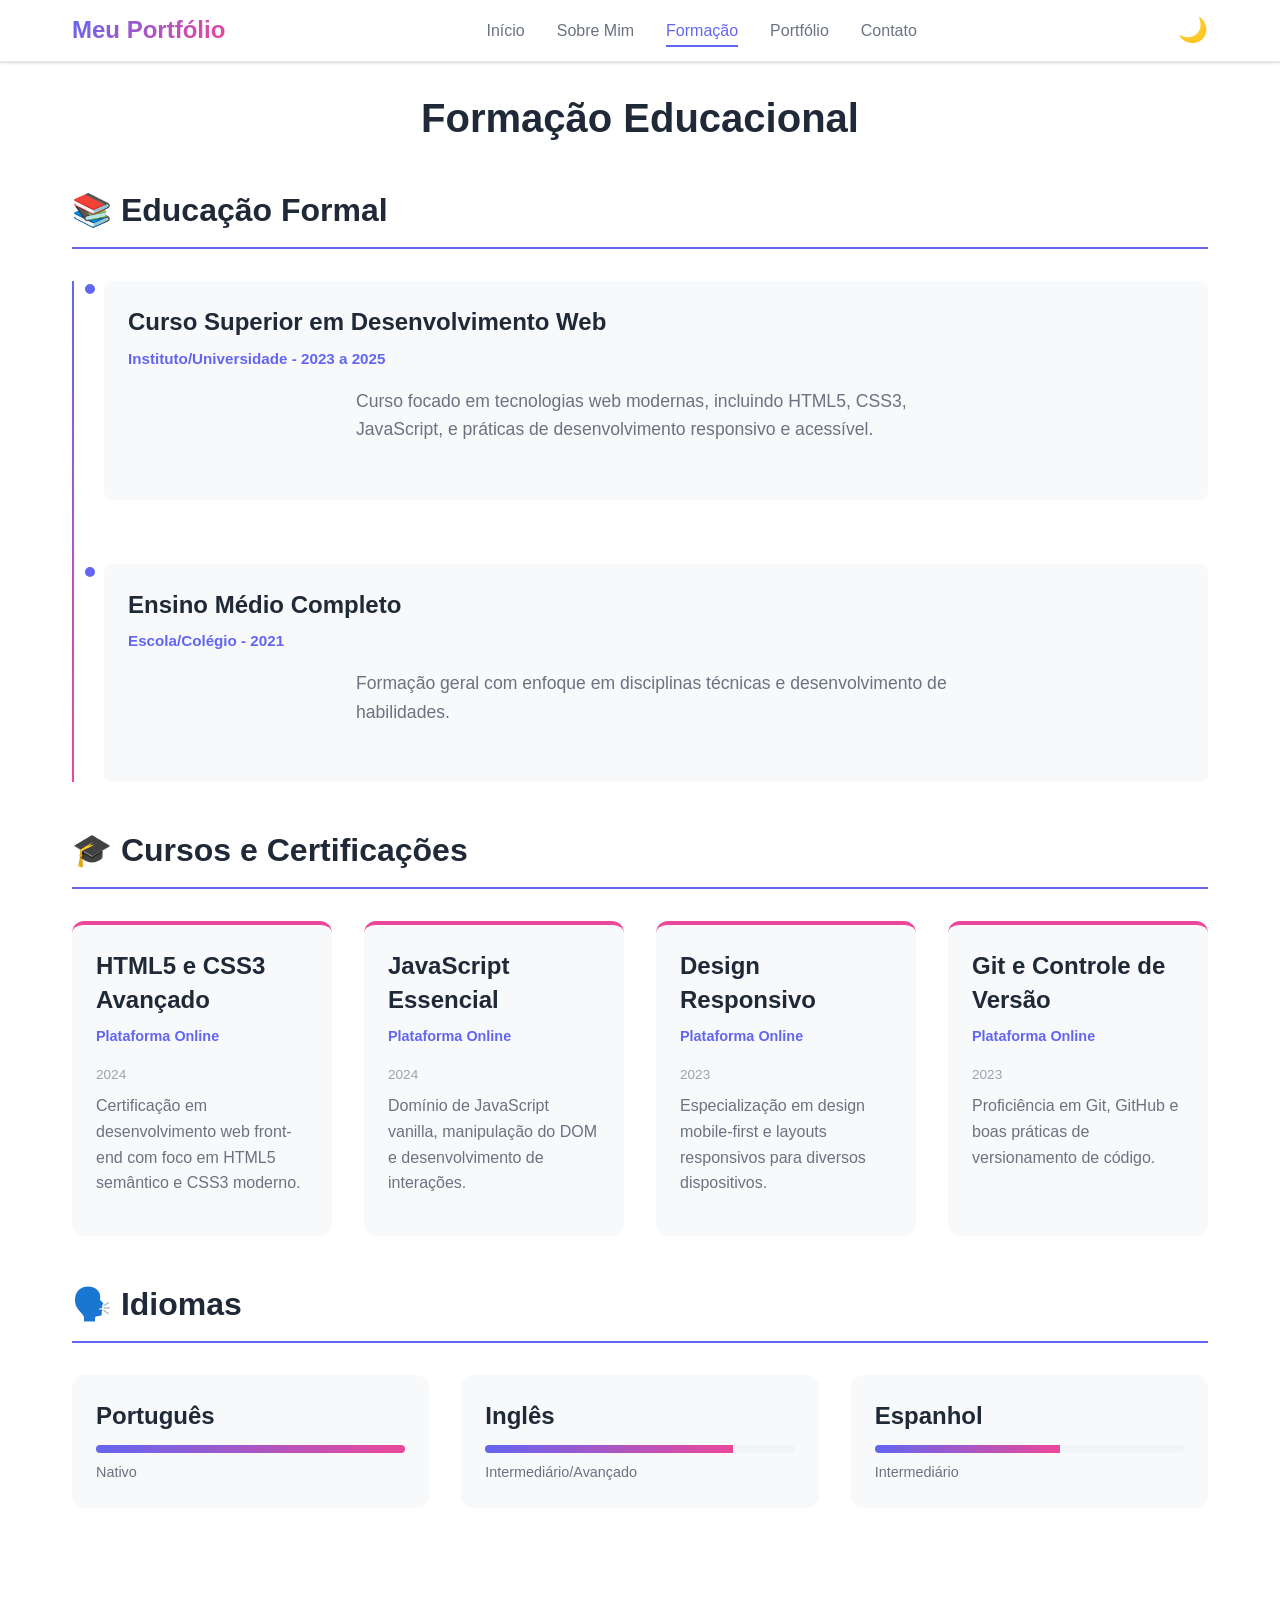
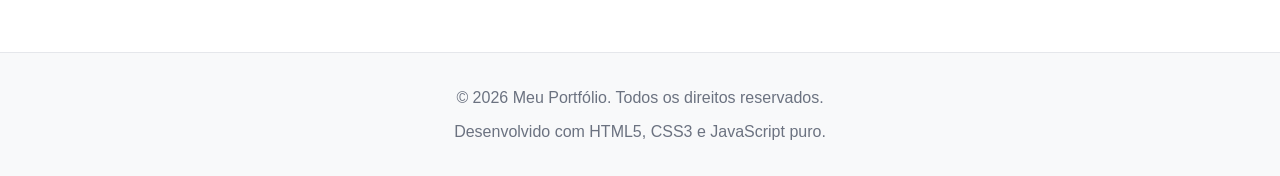
==== formacao.html @ f2360bde "Portfólio online publicado - HTML5, CSS3 e JavaScript Puro" ====
<!DOCTYPE html>
<html lang="pt-BR">
<head>
    <meta charset="UTF-8">
    <meta name="viewport" content="width=device-width, initial-scale=1.0">
    <meta name="description" content="Formação e Experiência - Portfólio Profissional">
    <title>Portfólio | Formação</title>
    <link rel="stylesheet" href="style.css">
</head>
<body>
    <!-- Menu de Navegação Fixa -->
    <nav class="navbar">
        <div class="nav-container">
            <div class="logo">
                <h1>Meu Portfólio</h1>
            </div>
            
            <!-- Botão do menu responsivo -->
            <button class="menu-toggle" id="menuToggle" aria-label="Abrir/Fechar Menu">
                <span></span>
                <span></span>
                <span></span>
            </button>

            <!-- Menu de navegação -->
            <ul class="nav-menu" id="navMenu">
                <li><a href="index.html">Início</a></li>
                <li><a href="sobre.html">Sobre Mim</a></li>
                <li><a href="formacao.html" class="active">Formação</a></li>
                <li><a href="portfolio.html">Portfólio</a></li>
                <li><a href="contato.html">Contato</a></li>
            </ul>

            <!-- Botão de tema claro/escuro -->
            <button class="theme-toggle" id="themeToggle" aria-label="Alternar Tema">
                <span class="theme-icon">🌙</span>
            </button>
        </div>
    </nav>

    <!-- Conteúdo Principal -->
    <main class="container">
        <section class="education-section">
            <h1>Formação Educacional</h1>
            
            <!-- Educação Formal -->
            <div class="education-category">
                <h2>📚 Educação Formal</h2>
                
                <div class="education-timeline">
                    <div class="timeline-item">
                        <div class="timeline-marker"></div>
                        <div class="timeline-content">
                            <h3>Curso Superior em Desenvolvimento Web</h3>
                            <p class="institution">Instituto/Universidade - 2023 a 2025</p>
                            <p class="description">
                                Curso focado em tecnologias web modernas, incluindo HTML5, CSS3, JavaScript, 
                                e práticas de desenvolvimento responsivo e acessível.
                            </p>
                        </div>
                    </div>

                    <div class="timeline-item">
                        <div class="timeline-marker"></div>
                        <div class="timeline-content">
                            <h3>Ensino Médio Completo</h3>
                            <p class="institution">Escola/Colégio - 2021</p>
                            <p class="description">
                                Formação geral com enfoque em disciplinas técnicas e desenvolvimento de habilidades.
                            </p>
                        </div>
                    </div>
                </div>
            </div>

            <!-- Cursos e Certificações -->
            <div class="education-category">
                <h2>🎓 Cursos e Certificações</h2>
                
                <div class="courses-grid">
                    <div class="course-card">
                        <h3>HTML5 e CSS3 Avançado</h3>
                        <p class="course-platform">Plataforma Online</p>
                        <p class="course-year">2024</p>
                        <p>Certificação em desenvolvimento web front-end com foco em HTML5 semântico e CSS3 moderno.</p>
                    </div>

                    <div class="course-card">
                        <h3>JavaScript Essencial</h3>
                        <p class="course-platform">Plataforma Online</p>
                        <p class="course-year">2024</p>
                        <p>Domínio de JavaScript vanilla, manipulação do DOM e desenvolvimento de interações.</p>
                    </div>

                    <div class="course-card">
                        <h3>Design Responsivo</h3>
                        <p class="course-platform">Plataforma Online</p>
                        <p class="course-year">2023</p>
                        <p>Especialização em design mobile-first e layouts responsivos para diversos dispositivos.</p>
                    </div>

                    <div class="course-card">
                        <h3>Git e Controle de Versão</h3>
                        <p class="course-platform">Plataforma Online</p>
                        <p class="course-year">2023</p>
                        <p>Proficiência em Git, GitHub e boas práticas de versionamento de código.</p>
                    </div>
                </div>
            </div>

            <!-- Idiomas -->
            <div class="education-category">
                <h2>🗣️ Idiomas</h2>
                
                <div class="languages-list">
                    <div class="language-item">
                        <h3>Português</h3>
                        <div class="proficiency-bar">
                            <div class="proficiency-fill" style="width: 100%;"></div>
                        </div>
                        <p>Nativo</p>
                    </div>

                    <div class="language-item">
                        <h3>Inglês</h3>
                        <div class="proficiency-bar">
                            <div class="proficiency-fill" style="width: 80%;"></div>
                        </div>
                        <p>Intermediário/Avançado</p>
                    </div>

                    <div class="language-item">
                        <h3>Espanhol</h3>
                        <div class="proficiency-bar">
                            <div class="proficiency-fill" style="width: 60%;"></div>
                        </div>
                        <p>Intermediário</p>
                    </div>
                </div>
            </div>
        </section>
    </main>

    <!-- Rodapé -->
    <footer class="footer">
        <p>&copy; 2026 Meu Portfólio. Todos os direitos reservados.</p>
        <p>Desenvolvido com HTML5, CSS3 e JavaScript puro.</p>
    </footer>

    <script src="script.js"></script>
</body>
</html>
---- style.css ----
/* ========================================
   PORTFÓLIO - ESTILOS CSS3 PURO
   ======================================== */

/* ========================================
   VARIÁVEIS E RESET
   ======================================== */

:root {
    /* Cores - Tema Claro */
    --color-primary: #6366f1;
    --color-secondary: #ec4899;
    --color-success: #10b981;
    --color-danger: #ef4444;
    --color-warning: #f59e0b;
    
    --bg-primary: #ffffff;
    --bg-secondary: #f8f9fa;
    --bg-tertiary: #f1f5f9;
    
    --text-primary: #1f2937;
    --text-secondary: #6b7280;
    --text-light: #9ca3af;
    
    --border-color: #e5e7eb;
    --shadow: 0 1px 3px rgba(0, 0, 0, 0.1), 0 1px 2px rgba(0, 0, 0, 0.06);
    --shadow-lg: 0 10px 15px -3px rgba(0, 0, 0, 0.1);

    --font-sans: -apple-system, BlinkMacSystemFont, 'Segoe UI', Roboto, 'Helvetica Neue', Arial, sans-serif;
    --spacing-unit: 1rem;
}

/* Tema Escuro */
body.dark-theme {
    --bg-primary: #1f2937;
    --bg-secondary: #111827;
    --bg-tertiary: #0f172a;
    
    --text-primary: #f9fafb;
    --text-secondary: #d1d5db;
    --text-light: #9ca3af;
    
    --border-color: #374151;
}

/* Reset Global */
* {
    margin: 0;
    padding: 0;
    box-sizing: border-box;
}

html {
    scroll-behavior: smooth;
}

body {
    font-family: var(--font-sans);
    background-color: var(--bg-primary);
    color: var(--text-primary);
    line-height: 1.6;
    transition: background-color 0.3s ease, color 0.3s ease;
}

/* ========================================
   TIPOGRAFIA
   ======================================== */

h1, h2, h3, h4, h5, h6 {
    font-weight: 700;
    margin-bottom: 0.75rem;
    color: var(--text-primary);
}

h1 {
    font-size: 2.5rem;
    line-height: 1.2;
}

h2 {
    font-size: 2rem;
    line-height: 1.3;
}

h3 {
    font-size: 1.5rem;
    line-height: 1.4;
}

p {
    margin-bottom: 1rem;
    color: var(--text-secondary);
}

a {
    color: var(--color-primary);
    text-decoration: none;
    transition: color 0.3s ease;
}

a:hover {
    color: var(--color-secondary);
}

/* ========================================
   LAYOUT GERAL
   ======================================== */

.container {
    max-width: 1200px;
    margin: 0 auto;
    padding: 2rem;
}

/* Navbar - Barra de Navegação Fixa */
.navbar {
    position: sticky;
    top: 0;
    z-index: 1000;
    background-color: var(--bg-primary);
    border-bottom: 1px solid var(--border-color);
    box-shadow: var(--shadow);
    transition: all 0.3s ease;
}

.nav-container {
    max-width: 1200px;
    margin: 0 auto;
    padding: 1rem 2rem;
    display: flex;
    justify-content: space-between;
    align-items: center;
}

.logo h1 {
    font-size: 1.5rem;
    margin: 0;
    background: linear-gradient(135deg, var(--color-primary), var(--color-secondary));
    -webkit-background-clip: text;
    -webkit-text-fill-color: transparent;
    background-clip: text;
}

/* Menu de Navegação */
.nav-menu {
    display: flex;
    list-style: none;
    gap: 2rem;
    align-items: center;
}

.nav-menu a {
    color: var(--text-secondary);
    font-weight: 500;
    transition: color 0.3s ease;
    position: relative;
}

.nav-menu a:hover,
.nav-menu a.active {
    color: var(--color-primary);
}

.nav-menu a.active::after {
    content: '';
    position: absolute;
    bottom: -0.5rem;
    left: 0;
    right: 0;
    height: 2px;
    background-color: var(--color-primary);
}

/* Botão do Menu Responsivo */
.menu-toggle {
    display: none;
    flex-direction: column;
    background: none;
    border: none;
    cursor: pointer;
    gap: 0.35rem;
}

.menu-toggle span {
    width: 25px;
    height: 3px;
    background-color: var(--text-primary);
    border-radius: 2px;
    transition: all 0.3s ease;
}

/* Botão de Tema Claro/Escuro */
.theme-toggle {
    background: none;
    border: none;
    font-size: 1.5rem;
    cursor: pointer;
    transition: transform 0.3s ease;
}

.theme-toggle:hover {
    transform: scale(1.1);
}

/* ========================================
   HERO SECTION
   ======================================== */

.hero {
    min-height: 600px;
    display: flex;
    align-items: center;
    justify-content: center;
    text-align: center;
    padding: 4rem 0;
    background: linear-gradient(135deg, var(--bg-secondary), var(--bg-tertiary));
    border-radius: 1rem;
    margin-bottom: 4rem;
}

.hero-content h1 {
    font-size: 3.5rem;
    margin-bottom: 1rem;
    background: linear-gradient(135deg, var(--color-primary), var(--color-secondary));
    -webkit-background-clip: text;
    -webkit-text-fill-color: transparent;
    background-clip: text;
}

.subtitle {
    font-size: 1.5rem;
    color: var(--text-secondary);
    margin-bottom: 1rem;
}

.description {
    font-size: 1.1rem;
    max-width: 600px;
    margin: 1rem auto 2rem;
    color: var(--text-secondary);
}

.cta-buttons {
    display: flex;
    gap: 1rem;
    justify-content: center;
    flex-wrap: wrap;
}

/* ========================================
   BOTÕES
   ======================================== */

.btn {
    display: inline-block;
    padding: 0.75rem 1.5rem;
    border-radius: 0.5rem;
    font-weight: 600;
    text-decoration: none;
    cursor: pointer;
    border: 2px solid transparent;
    transition: all 0.3s ease;
    text-align: center;
}

.btn-primary {
    background-color: var(--color-primary);
    color: white;
}

.btn-primary:hover {
    background-color: var(--color-secondary);
    transform: translateY(-2px);
    box-shadow: var(--shadow-lg);
}

.btn-secondary {
    background-color: transparent;
    color: var(--color-primary);
    border-color: var(--color-primary);
}

.btn-secondary:hover {
    background-color: var(--color-primary);
    color: white;
}

.btn-submit {
    width: 100%;
    padding: 1rem;
    font-size: 1rem;
}

/* ========================================
   SEÇÃO DE DESTAQUES
   ======================================== */

.highlights {
    margin-bottom: 4rem;
}

.highlights h2 {
    text-align: center;
    margin-bottom: 3rem;
}

.highlights-grid {
    display: grid;
    grid-template-columns: repeat(auto-fit, minmax(300px, 1fr));
    gap: 2rem;
}

.highlight-card {
    background-color: var(--bg-secondary);
    padding: 2rem;
    border-radius: 0.75rem;
    border-left: 4px solid var(--color-primary);
    transition: all 0.3s ease;
}

.highlight-card:hover {
    transform: translateY(-5px);
    box-shadow: var(--shadow-lg);
    background-color: var(--bg-tertiary);
}

.highlight-card h3 {
    margin-bottom: 0.5rem;
}

.highlight-card p {
    margin-bottom: 1rem;
}

.highlight-card a {
    font-weight: 600;
    display: inline-flex;
    align-items: center;
}

/* ========================================
   SEÇÃO SOBRE
   ======================================== */

.about-section h1 {
    text-align: center;
    margin-bottom: 3rem;
}

.about-content {
    display: grid;
    grid-template-columns: 1fr 1fr;
    gap: 3rem;
    align-items: start;
}

.about-left {
    text-align: center;
}

.profile-image {
    margin-bottom: 2rem;
}

.profile-image img {
    width: 250px;
    height: 250px;
    border-radius: 50%;
    border: 4px solid var(--color-primary);
    object-fit: cover;
    box-shadow: var(--shadow-lg);
}

.about-info {
    background-color: var(--bg-secondary);
    padding: 1.5rem;
    border-radius: 0.75rem;
    margin-bottom: 2rem;
}

.about-info h2,
.about-info p {
    margin-bottom: 0.5rem;
}

.about-right h2,
.about-right h3 {
    margin-top: 2rem;
    margin-bottom: 1rem;
}

.hobbies-list {
    list-style: none;
    display: grid;
    grid-template-columns: 1fr 1fr;
    gap: 1rem;
    margin-bottom: 2rem;
}

.hobbies-list li {
    padding: 0.75rem;
    background-color: var(--bg-secondary);
    border-radius: 0.5rem;
    transition: all 0.3s ease;
}

.hobbies-list li:hover {
    background-color: var(--bg-tertiary);
    transform: translateX(5px);
}

.skills-list {
    display: flex;
    flex-wrap: wrap;
    gap: 1rem;
}

.skill-tag {
    display: inline-block;
    background: linear-gradient(135deg, var(--color-primary), var(--color-secondary));
    color: white;
    padding: 0.5rem 1rem;
    border-radius: 2rem;
    font-size: 0.9rem;
    font-weight: 600;
}

/* ========================================
   SEÇÃO EDUCAÇÃO
   ======================================== */

.education-section h1 {
    text-align: center;
    margin-bottom: 3rem;
}

.education-category {
    margin-bottom: 3rem;
}

.education-category h2 {
    margin-bottom: 2rem;
    border-bottom: 2px solid var(--color-primary);
    padding-bottom: 1rem;
}

/* Timeline de Educação */
.education-timeline {
    position: relative;
    padding-left: 2rem;
}

.education-timeline::before {
    content: '';
    position: absolute;
    left: 0;
    top: 0;
    bottom: 0;
    width: 2px;
    background: linear-gradient(180deg, var(--color-primary), var(--color-secondary));
}

.timeline-item {
    position: relative;
    margin-bottom: 2rem;
    padding-bottom: 2rem;
}

.timeline-item:last-child {
    padding-bottom: 0;
}

.timeline-marker {
    position: absolute;
    left: -1.35rem;
    top: 0;
    width: 1rem;
    height: 1rem;
    background-color: var(--color-primary);
    border-radius: 50%;
    border: 3px solid var(--bg-primary);
}

.timeline-content {
    background-color: var(--bg-secondary);
    padding: 1.5rem;
    border-radius: 0.5rem;
    transition: all 0.3s ease;
}

.timeline-content:hover {
    box-shadow: var(--shadow-lg);
    transform: translateX(5px);
}

.timeline-content h3 {
    margin-bottom: 0.5rem;
}

.institution {
    color: var(--color-primary);
    font-weight: 600;
    font-size: 0.95rem;
}

/* Cursos */
.courses-grid {
    display: grid;
    grid-template-columns: repeat(auto-fit, minmax(250px, 1fr));
    gap: 2rem;
}

.course-card {
    background-color: var(--bg-secondary);
    padding: 1.5rem;
    border-radius: 0.75rem;
    border-top: 4px solid var(--color-secondary);
    transition: all 0.3s ease;
}

.course-card:hover {
    transform: translateY(-5px);
    box-shadow: var(--shadow-lg);
}

.course-card h3 {
    margin-bottom: 0.5rem;
}

.course-platform {
    color: var(--color-primary);
    font-size: 0.9rem;
    font-weight: 600;
}

.course-year {
    color: var(--text-light);
    font-size: 0.85rem;
    margin-bottom: 0.5rem;
}

/* Idiomas */
.languages-list {
    display: grid;
    grid-template-columns: repeat(auto-fit, minmax(250px, 1fr));
    gap: 2rem;
}

.language-item {
    background-color: var(--bg-secondary);
    padding: 1.5rem;
    border-radius: 0.75rem;
}

.language-item h3 {
    margin-bottom: 0.75rem;
}

.proficiency-bar {
    height: 8px;
    background-color: var(--bg-tertiary);
    border-radius: 10px;
    overflow: hidden;
    margin-bottom: 0.5rem;
}

.proficiency-fill {
    height: 100%;
    background: linear-gradient(90deg, var(--color-primary), var(--color-secondary));
    transition: width 0.5s ease;
}

.language-item p {
    font-size: 0.9rem;
    margin-bottom: 0;
}

/* ========================================
   SEÇÃO PORTFÓLIO
   ======================================== */

.portfolio-section h1 {
    text-align: center;
    margin-bottom: 1rem;
}

.section-description {
    text-align: center;
    max-width: 600px;
    margin: 0 auto 2rem;
    font-size: 1.1rem;
}

/* Filtros */
.filter-buttons {
    display: flex;
    justify-content: center;
    gap: 1rem;
    margin-bottom: 3rem;
    flex-wrap: wrap;
}

.filter-btn {
    padding: 0.75rem 1.5rem;
    border: 2px solid var(--border-color);
    background-color: transparent;
    color: var(--text-primary);
    border-radius: 2rem;
    cursor: pointer;
    font-weight: 600;
    transition: all 0.3s ease;
}

.filter-btn:hover,
.filter-btn.active {
    background-color: var(--color-primary);
    color: white;
    border-color: var(--color-primary);
}

/* Grid de Projetos */
.portfolio-grid {
    display: grid;
    grid-template-columns: repeat(auto-fill, minmax(300px, 1fr));
    gap: 2rem;
}

.portfolio-card {
    background-color: var(--bg-secondary);
    border-radius: 0.75rem;
    overflow: hidden;
    transition: all 0.3s ease;
    box-shadow: var(--shadow);
}

.portfolio-card:hover {
    transform: translateY(-10px);
    box-shadow: var(--shadow-lg);
}

.portfolio-card.hidden {
    display: none;
}

.project-image {
    position: relative;
    height: 250px;
    overflow: hidden;
}

.project-image img {
    width: 100%;
    height: 100%;
    object-fit: cover;
    transition: transform 0.3s ease;
}

.portfolio-card:hover .project-image img {
    transform: scale(1.1);
}

.project-overlay {
    position: absolute;
    top: 0;
    left: 0;
    right: 0;
    bottom: 0;
    background-color: rgba(99, 102, 241, 0.9);
    display: flex;
    align-items: center;
    justify-content: center;
    opacity: 0;
    transition: opacity 0.3s ease;
}

.portfolio-card:hover .project-overlay {
    opacity: 1;
}

.project-link {
    color: white;
    font-weight: 700;
    font-size: 1.1rem;
    padding: 0.75rem 1.5rem;
    border: 2px solid white;
    border-radius: 0.5rem;
    transition: all 0.3s ease;
}

.project-link:hover {
    background-color: white;
    color: var(--color-primary);
}

.project-info {
    padding: 1.5rem;
}

.project-info h3 {
    margin-bottom: 0.5rem;
}

.project-category {
    color: var(--color-primary);
    font-size: 0.85rem;
    font-weight: 600;
    margin-bottom: 0.75rem;
}

.project-description {
    margin-bottom: 1rem;
    font-size: 0.95rem;
}

.project-tags {
    display: flex;
    flex-wrap: wrap;
    gap: 0.5rem;
}

.project-tags span {
    display: inline-block;
    background-color: var(--bg-tertiary);
    color: var(--text-primary);
    padding: 0.35rem 0.75rem;
    border-radius: 2rem;
    font-size: 0.8rem;
}

/* ========================================
   SEÇÃO CONTATO
   ======================================== */

.contact-section h1 {
    text-align: center;
    margin-bottom: 1rem;
}

.contact-content {
    display: grid;
    grid-template-columns: 1fr 1fr;
    gap: 3rem;
    margin-top: 3rem;
}

.contact-info h2,
.contact-form h2 {
    margin-bottom: 1.5rem;
}

.info-item {
    margin-bottom: 2rem;
}

.info-item h3 {
    margin-bottom: 0.5rem;
    color: var(--color-primary);
}

.info-item p {
    margin-bottom: 0;
}

.social-links {
    display: flex;
    gap: 1rem;
}

.social-links a {
    display: inline-block;
    padding: 0.75rem 1.5rem;
    background-color: var(--color-primary);
    color: white;
    border-radius: 0.5rem;
    font-weight: 600;
    transition: all 0.3s ease;
}

.social-links a:hover {
    background-color: var(--color-secondary);
    transform: translateY(-2px);
}

/* Formulário */
.form {
    background-color: var(--bg-secondary);
    padding: 2rem;
    border-radius: 0.75rem;
}

.form-group {
    margin-bottom: 1.5rem;
}

.form-group label {
    display: block;
    margin-bottom: 0.5rem;
    font-weight: 600;
    color: var(--text-primary);
}

.form-group input,
.form-group textarea {
    width: 100%;
    padding: 0.75rem;
    border: 1px solid var(--border-color);
    border-radius: 0.5rem;
    font-family: var(--font-sans);
    font-size: 1rem;
    color: var(--text-primary);
    background-color: var(--bg-primary);
    transition: all 0.3s ease;
}

.form-group input:focus,
.form-group textarea:focus {
    outline: none;
    border-color: var(--color-primary);
    box-shadow: 0 0 0 3px rgba(99, 102, 241, 0.1);
}

.form-group input.error,
.form-group textarea.error {
    border-color: var(--color-danger);
}

.error-message {
    display: none;
    color: var(--color-danger);
    font-size: 0.85rem;
    margin-top: 0.25rem;
}

.error-message.show {
    display: block;
}

/* Modal de Sucesso */
.modal {
    position: fixed;
    top: 50%;
    left: 50%;
    transform: translate(-50%, -50%);
    z-index: 2000;
    background-color: var(--bg-primary);
    border-radius: 1rem;
    box-shadow: var(--shadow-lg);
    max-width: 500px;
    width: 90%;
    animation: slideIn 0.3s ease;
}

@keyframes slideIn {
    from {
        opacity: 0;
        transform: translate(-50%, -60%);
    }
    to {
        opacity: 1;
        transform: translate(-50%, -50%);
    }
}

.modal.hidden {
    display: none;
}

.modal-overlay {
    position: fixed;
    top: 0;
    left: 0;
    right: 0;
    bottom: 0;
    background-color: rgba(0, 0, 0, 0.5);
    z-index: 1999;
}

.modal-overlay.hidden {
    display: none;
}

.modal-header {
    display: flex;
    justify-content: space-between;
    align-items: center;
    padding: 1.5rem;
    border-bottom: 1px solid var(--border-color);
}

.modal-header h2 {
    margin: 0;
}

.modal-close {
    background: none;
    border: none;
    font-size: 1.5rem;
    cursor: pointer;
    color: var(--text-secondary);
    transition: color 0.3s ease;
}

.modal-close:hover {
    color: var(--text-primary);
}

.modal-body {
    padding: 1.5rem;
}

.modal-body p {
    margin-bottom: 1rem;
}

.modal-body p:last-child {
    margin-bottom: 0;
}

.modal-footer {
    padding: 1rem 1.5rem;
    border-top: 1px solid var(--border-color);
    display: flex;
    justify-content: flex-end;
}

/* ========================================
   RODAPÉ
   ======================================== */

.footer {
    background-color: var(--bg-secondary);
    border-top: 1px solid var(--border-color);
    padding: 2rem;
    text-align: center;
    margin-top: 4rem;
}

.footer p {
    margin-bottom: 0.5rem;
    color: var(--text-secondary);
}

.footer p:last-child {
    margin-bottom: 0;
}

/* ========================================
   RESPONSIVIDADE
   ======================================== */

@media (max-width: 768px) {
    /* Navbar Responsiva */
    .menu-toggle {
        display: flex;
    }

    .nav-menu {
        position: absolute;
        top: 70px;
        left: 0;
        right: 0;
        flex-direction: column;
        background-color: var(--bg-primary);
        gap: 0;
        max-height: 0;
        overflow: hidden;
        transition: max-height 0.3s ease;
        border-bottom: 1px solid var(--border-color);
    }

    .nav-menu.active {
        max-height: 500px;
    }

    .nav-menu li {
        border-bottom: 1px solid var(--border-color);
    }

    .nav-menu a {
        display: block;
        padding: 1rem 2rem;
    }

    .nav-menu a.active::after {
        display: none;
    }

    .nav-menu a.active {
        background-color: var(--bg-secondary);
        border-left: 3px solid var(--color-primary);
    }

    /* Hero */
    .hero {
        min-height: 400px;
    }

    .hero-content h1 {
        font-size: 2rem;
    }

    .subtitle {
        font-size: 1.1rem;
    }

    .cta-buttons {
        flex-direction: column;
    }

    .btn {
        width: 100%;
    }

    /* Sobre */
    .about-content {
        grid-template-columns: 1fr;
        gap: 2rem;
    }

    .hobbies-list {
        grid-template-columns: 1fr;
    }

    /* Contato */
    .contact-content {
        grid-template-columns: 1fr;
        gap: 2rem;
    }

    .contact-form {
        grid-column: 1;
    }

    /* Portfólio */
    .portfolio-grid {
        grid-template-columns: 1fr;
    }

    /* Container */
    .container {
        padding: 1rem;
    }

    h1 {
        font-size: 1.75rem;
    }

    h2 {
        font-size: 1.5rem;
    }
}

@media (max-width: 480px) {
    .nav-container {
        padding: 1rem;
    }

    .logo h1 {
        font-size: 1.25rem;
    }

    .hero-content h1 {
        font-size: 1.5rem;
    }

    .subtitle {
        font-size: 1rem;
    }

    .description {
        font-size: 0.95rem;
    }

    h1 {
        font-size: 1.5rem;
    }

    h2 {
        font-size: 1.25rem;
    }

    h3 {
        font-size: 1.1rem;
    }

    .highlights-grid {
        grid-template-columns: 1fr;
    }

    .filter-buttons {
        gap: 0.5rem;
    }

    .filter-btn {
        padding: 0.5rem 1rem;
        font-size: 0.9rem;
    }

    .skills-list {
        gap: 0.5rem;
    }

    .skill-tag {
        font-size: 0.85rem;
        padding: 0.35rem 0.75rem;
    }
}
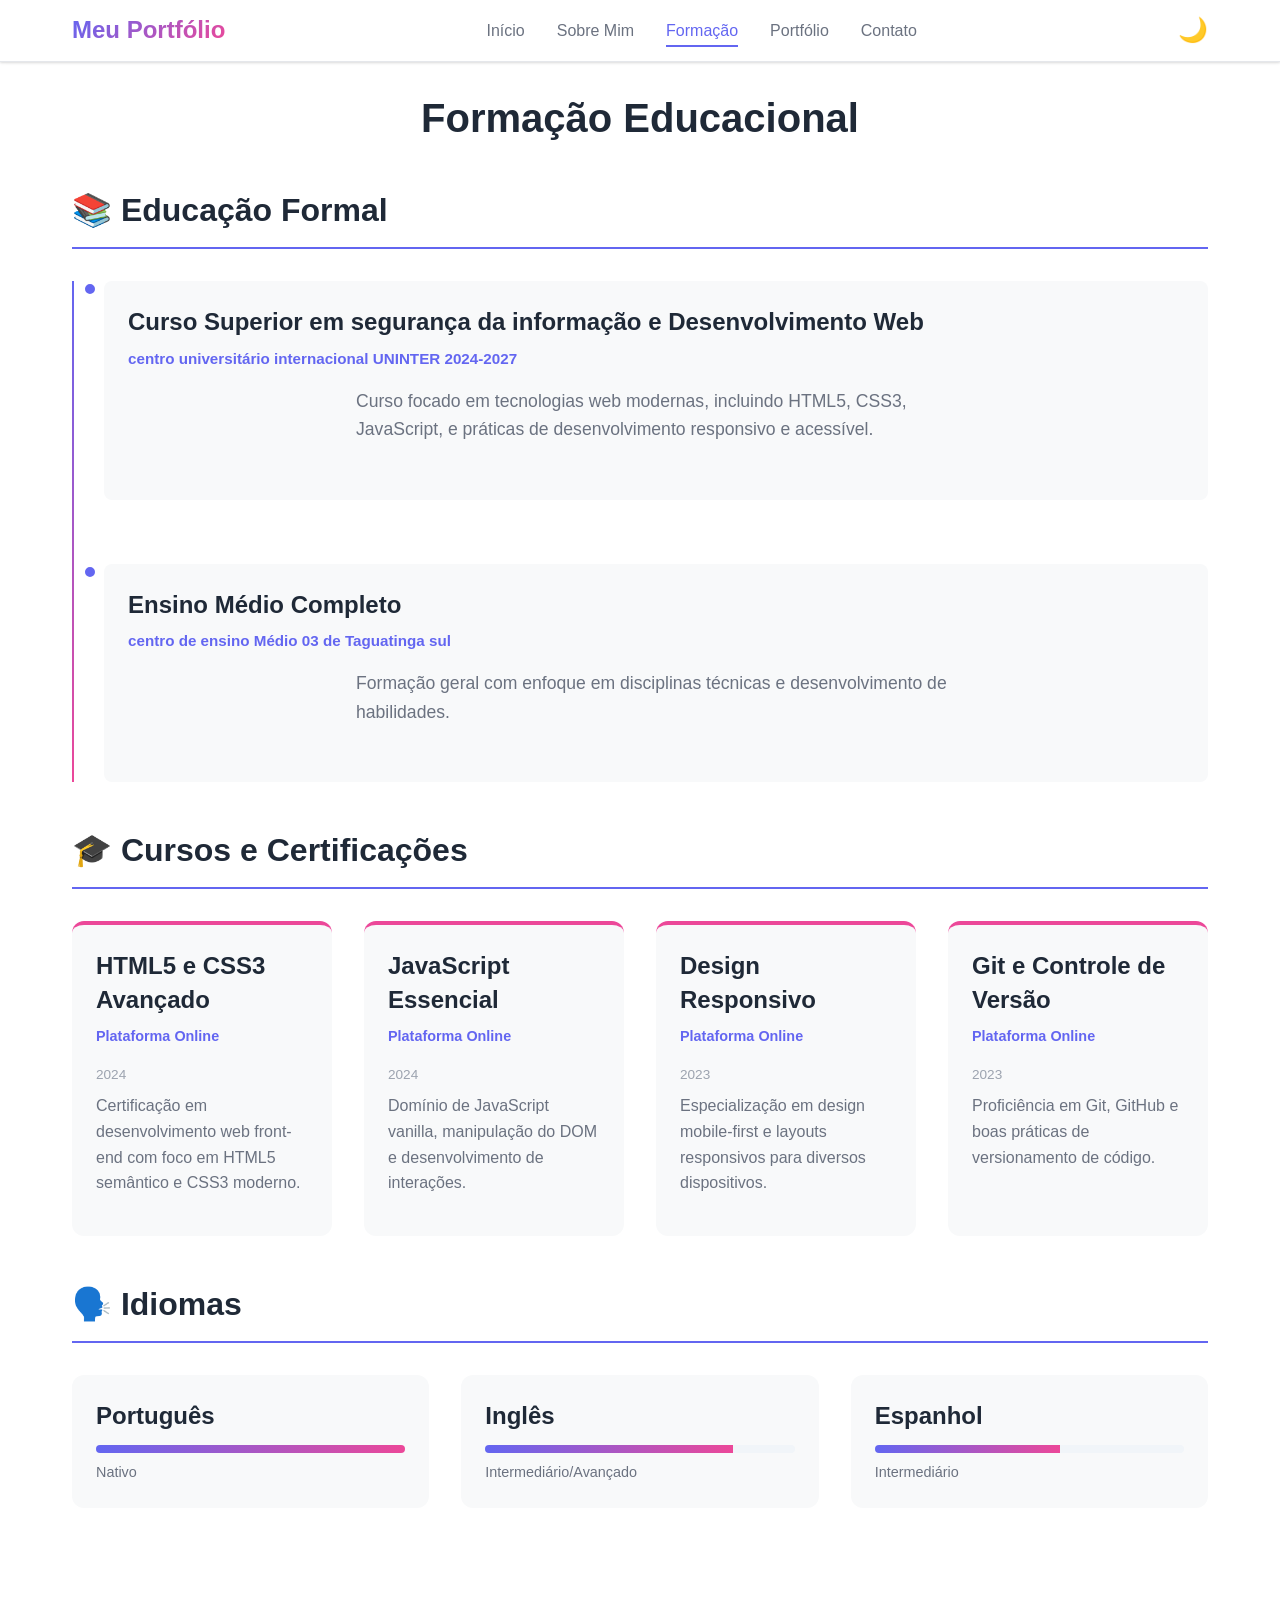
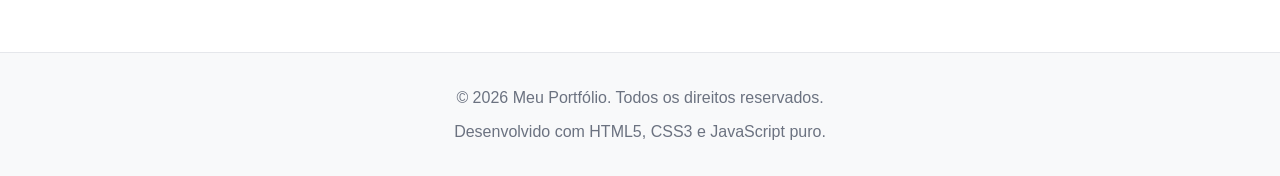
==== commit 485a2cba: "Update formacao.html" ====
--- a/formacao.html
+++ b/formacao.html
@@ -51,8 +51,8 @@
                     <div class="timeline-item">
                         <div class="timeline-marker"></div>
                         <div class="timeline-content">
-                            <h3>Curso Superior em Desenvolvimento Web</h3>
-                            <p class="institution">Instituto/Universidade - 2023 a 2025</p>
+                            <h3>Curso Superior em segurança da informação e Desenvolvimento Web</h3>
+                            <p class="institution">centro universitário internacional UNINTER 2024-2027</p>
                             <p class="description">
                                 Curso focado em tecnologias web modernas, incluindo HTML5, CSS3, JavaScript, 
                                 e práticas de desenvolvimento responsivo e acessível.
@@ -64,7 +64,7 @@
                         <div class="timeline-marker"></div>
                         <div class="timeline-content">
                             <h3>Ensino Médio Completo</h3>
-                            <p class="institution">Escola/Colégio - 2021</p>
+                            <p class="institution">centro de ensino Médio 03 de Taguatinga sul</p>
                             <p class="description">
                                 Formação geral com enfoque em disciplinas técnicas e desenvolvimento de habilidades.
                             </p>
